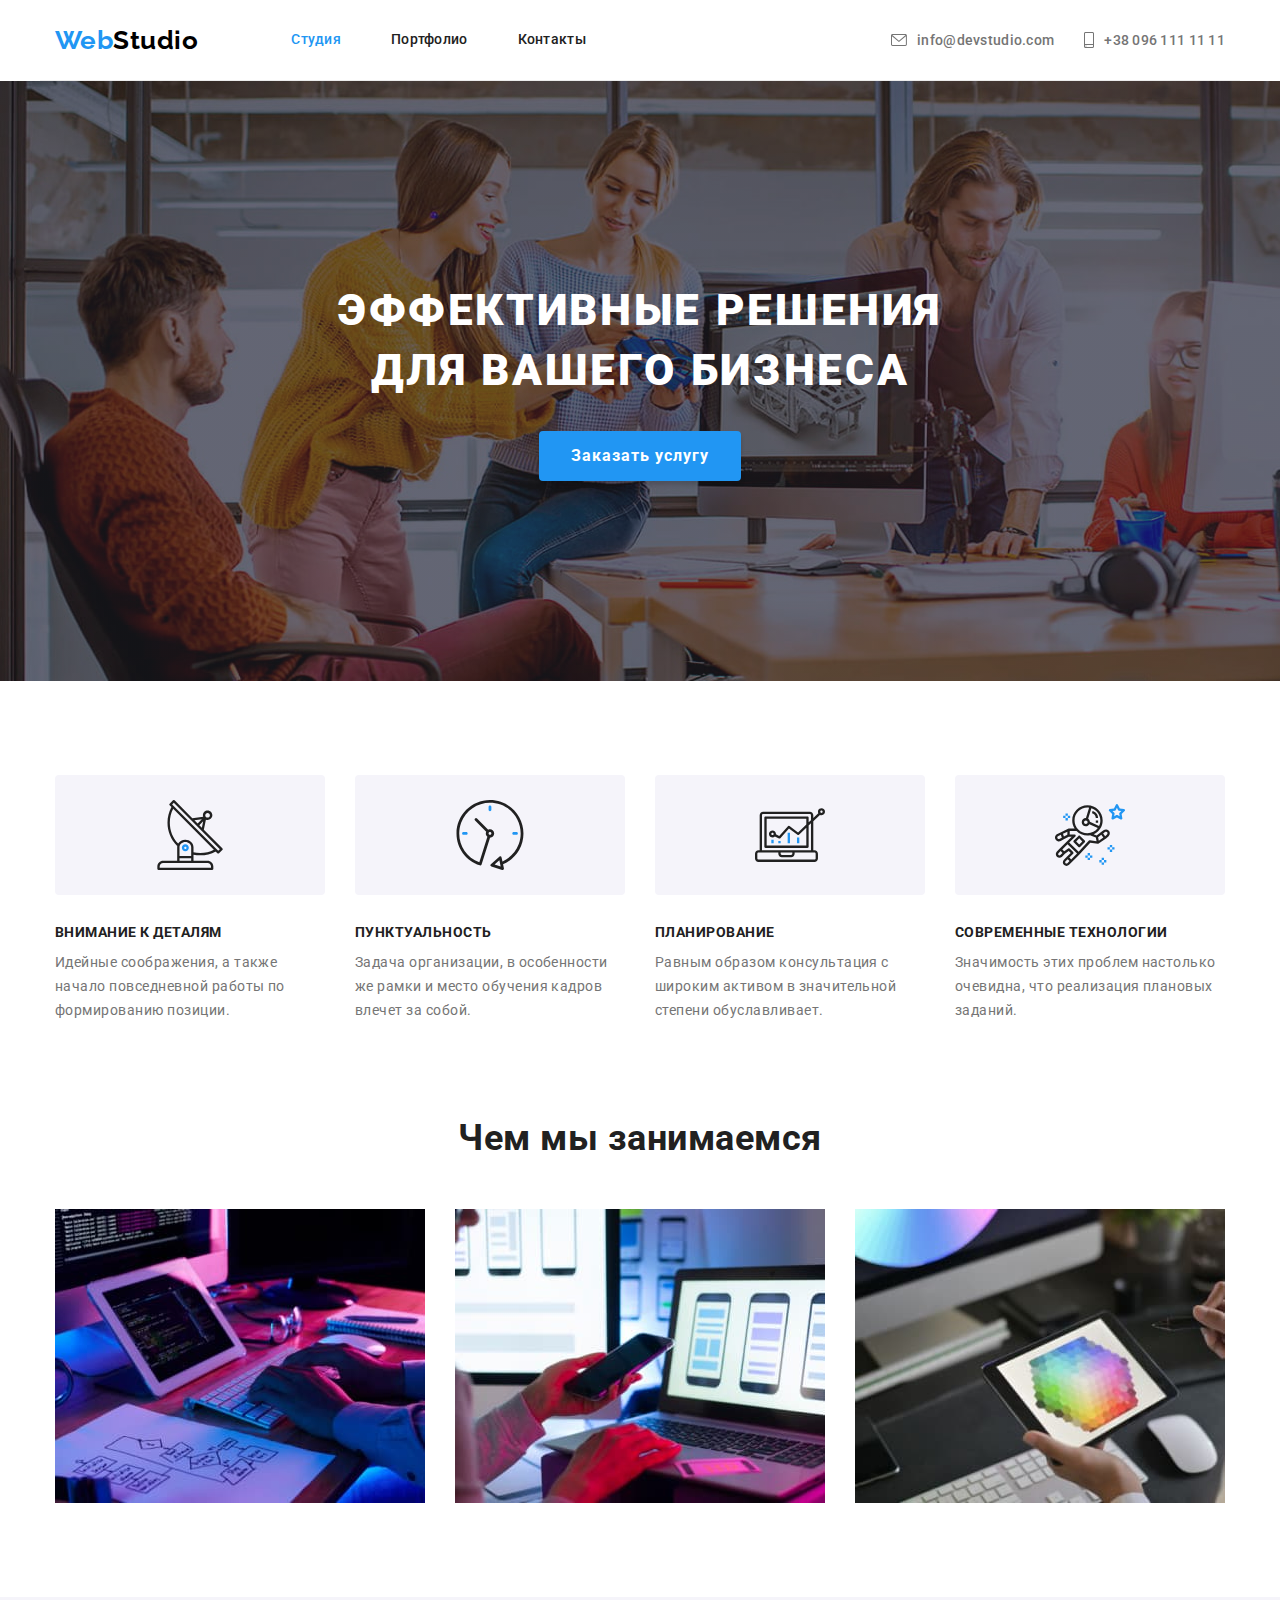
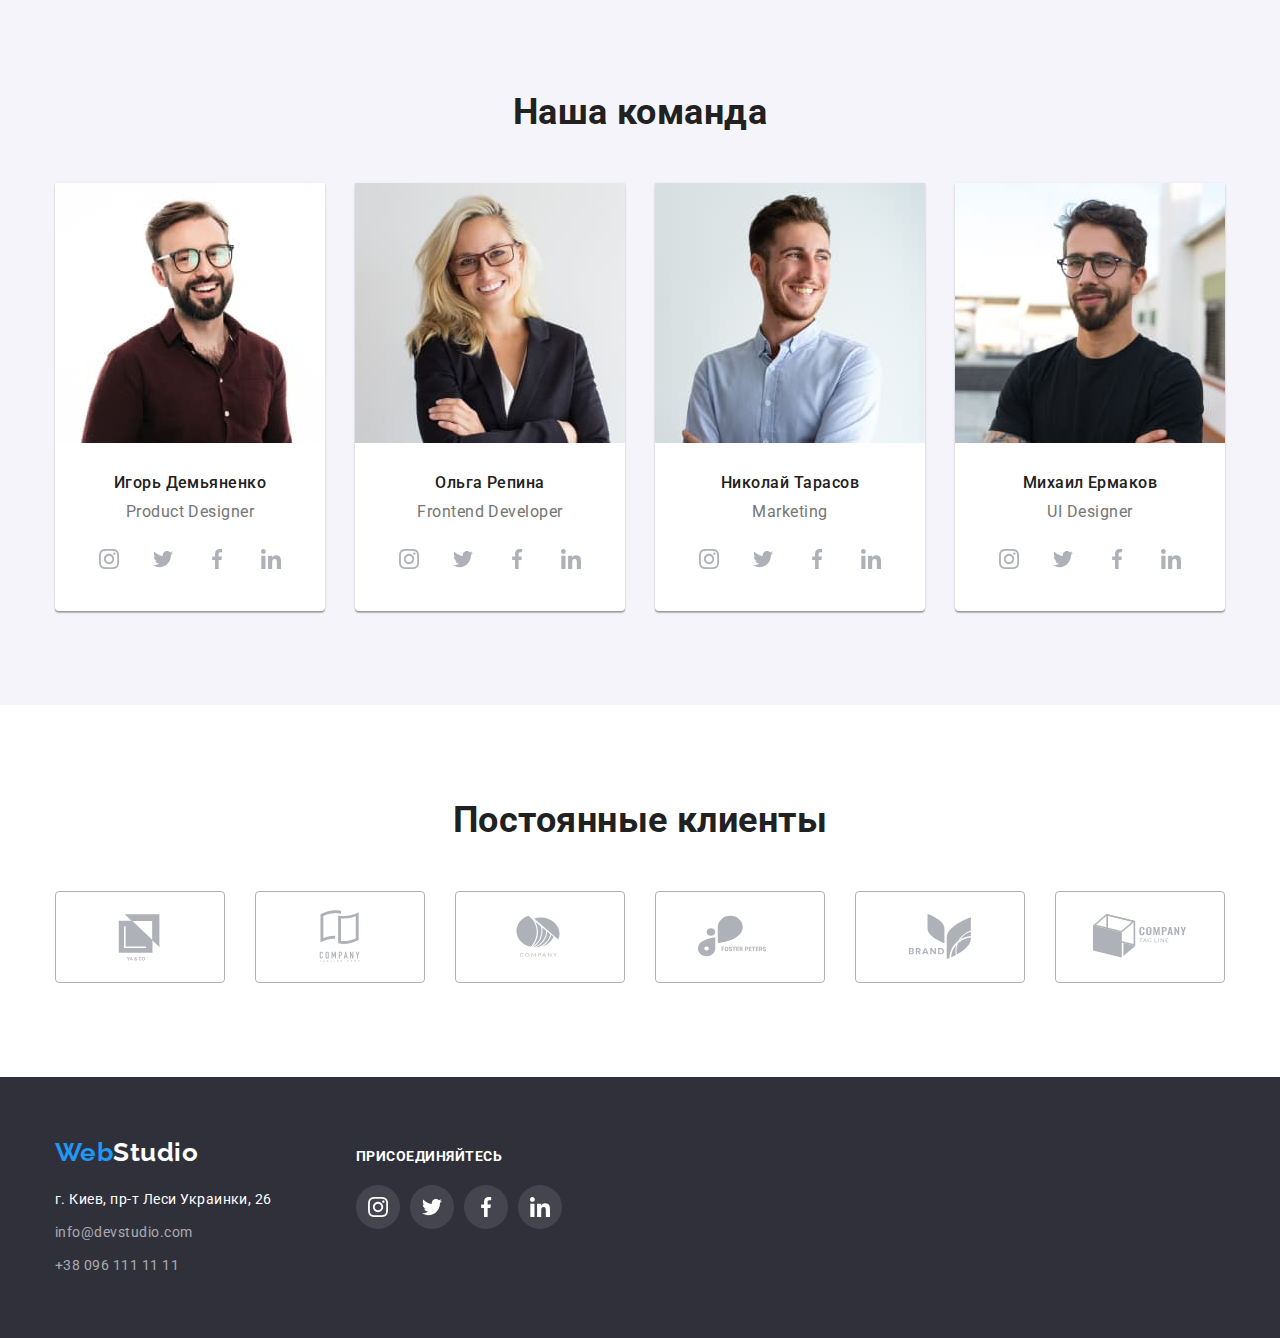
==== index.html @ 8cf1bc0f "Initial commit" ====
<!DOCTYPE html>
<html lang="ru">
  <head>
    <meta charset="UTF-8" />
    <meta http-equiv="X-UA-Compatible" content="IE=edge" />
    <meta name="viewport" content="width=device-width, initial-scale=1.0" />
    <title>WEB Студия</title>
    <link
      href="https://fonts.googleapis.com/css2?family=Raleway:wght@700&family=Roboto:wght@400;500;700;900&display=swap"
      rel="stylesheet"
    />
    <link
      rel="stylesheet"
      href="https://cdnjs.cloudflare.com/ajax/libs/modern-normalize/1.0.0/modern-normalize.min.css"
    />
    <link rel="stylesheet" href="./css/styles.css" />
  </head>

  <body>
    <header>
      <div class="container header">
        <a class="logo" href="./index.html"> <span class="logo-acnt">Web</span>Studio</a>
        <nav>
          <ul class="site-nav">
            <li class="item"><a href="./index.html" class="link current">Студия</a></li>
            <li class="item"><a href="./portfolio.html" class="link">Портфолио</a></li>
            <li class="item"><a href="" class="link">Контакты</a></li>
          </ul>
        </nav>
        <ul class="address">
          <li class="item">
            <a class="mail-link" href="mailto:info@devstudio.com"
              ><svg class="adr-svg" width="16" height="12">
                <use href="./images/sprite.svg#icon-envelope"></use></svg
              >info@devstudio.com</a
            >
          </li>

          <li class="item">
            <a class="mail-link" href="tell:380961111111"
              ><svg class="adr-svg" width="10" height="16">
                <use href="./images/sprite.svg#icon-smartphone"></use></svg
              >+38 096 111 11 11</a
            >
          </li>
        </ul>
      </div>
    </header>

    <main>
      <section class="hero">
        <div class="container">
          <h1 class="hero-title">
            Эффективные решения <br />
            для вашего бизнеса
          </h1>
          <button class="hero-button" type="button">Заказать услугу</button>
        </div>
      </section>

      <!--Блок с особенностями, 4 столбика-->
      <section class="section">
        <div class="container">
          <h2 class="visually-hidden">Особенности</h2>

          <ul class="features">
            <li class="features-item">
              <div class="features-icon">
                <svg width="70" height="70">
                  <use href="./images/sprite.svg#icon-antenna"></use>
                </svg>
              </div>
              <h3 class="features-title">Внимание к деталям</h3>
              <p class="features-text">
                Идейные соображения, а также начало повседневной работы по формированию позиции.
              </p>
            </li>

            <li class="features-item">
              <div class="features-icon">
                <svg width="70" height="70">
                  <use href="./images/sprite.svg#icon-clock"></use>
                </svg>
              </div>
              <h3 class="features-title">Пунктуальность</h3>
              <p class="features-text">
                Задача организации, в особенности же рамки и место обучения кадров влечет за собой.
              </p>
            </li>

            <li class="features-item">
              <div class="features-icon">
                <svg width="70" height="70">
                  <use href="./images/sprite.svg#icon-comp"></use>
                </svg>
              </div>
              <h3 class="features-title">Планирование</h3>
              <p class="features-text">
                Равным образом консультация с широким активом в значительной степени обуславливает.
              </p>
            </li>

            <li class="features-item">
              <div class="features-icon">
                <svg width="70" height="70">
                  <use href="./images/sprite.svg#icon-cosm"></use>
                </svg>
              </div>
              <h3 class="features-title">Современные технологии</h3>
              <p class="features-text">
                Значимость этих проблем настолько очевидна, что реализация плановых заданий.
              </p>
            </li>
          </ul>
        </div>
      </section>

      <!--Блок чем занимаемся, 3 картинки-->
      <section class="section skill">
        <div class="container">
          <h2 class="section-title">Чем мы занимаемся</h2>
          <ul class="skills">
            <li class="item">
              <img
                src="./images/box1.jpg"
                alt="Набирает код на клавиатуре"
                width="370"
                height="294"
              />
            </li>
            <li class="item">
              <img
                src="./images/box2.jpg"
                alt="держит телефон перед монитором с изображением нескольких телефонов"
                width="370"
                height="294"
              />
            </li>
            <li class="item">
              <img
                src="./images/box3.jpg"
                alt="планшет с таблицей цветов на нем"
                width="370"
                height="294"
              />
            </li>
          </ul>
        </div>
      </section>
      <!--Блока "наша команда" 4 картинки с подписями-->
      <section class="our-command section">
        <div class="container">
          <h2 class="section-title">Наша команда</h2>
          <ul class="our-peoples">
            <li class="item">
              <img
                class="command-img"
                src="./images/ihor.jpg"
                alt="дизайнер продукта"
                width="270"
                height="260"
              />

              <div class="command-content">
                <h3 class="command-name">Игорь Демьяненко</h3>
                <p class="command-roles">Product Designer</p>
                <ul class="social-network">
                  <li class="social-list" aria-label="instagram">
                    <a href="" class="icon"
                      ><svg class="soc-icon" width="20" height="20">
                        <use href="./images/sprite.svg#icon-instagram2"></use></svg
                    ></a>
                  </li>
                  <li class="social-list" aria-label="twitter">
                    <a href="" class="icon"
                      ><svg class="soc-icon" width="20" height="20">
                        <use href="./images/sprite.svg#icon-twitter"></use></svg
                    ></a>
                  </li>
                  <li class="social-list" aria-label="facebook">
                    <a href="" class="icon"
                      ><svg class="soc-icon" width="20" height="20">
                        <use href="./images/sprite.svg#icon-facebook"></use></svg
                    ></a>
                  </li>
                  <li class="social-list" aria-label="linkedin">
                    <a href="./images/sprite.svg#icon-linkedin" class="icon"
                      ><svg class="soc-icon" width="20" height="20">
                        <use href="./images/sprite.svg#icon-linkedin"></use></svg
                    ></a>
                  </li>
                </ul>
              </div>
            </li>

            <li class="item">
              <img
                class="command-img"
                src="./images/olha.jpg"
                alt="фронтенд-разработчик"
                width="270"
                height="260"
              />
              <div class="command-content">
                <h3 class="command-name">Ольга Репина</h3>
                <p class="command-roles">Frontend Developer</p>
                <ul class="social-network">
                  <li class="social-list" aria-label="instagram">
                    <a href="" class="icon"
                      ><svg class="soc-icon" width="20" height="20">
                        <use href="./images/sprite.svg#icon-instagram2"></use></svg
                    ></a>
                  </li>
                  <li class="social-list" aria-label="twitter">
                    <a href="" class="icon"
                      ><svg class="soc-icon" width="20" height="20">
                        <use href="./images/sprite.svg#icon-twitter"></use></svg
                    ></a>
                  </li>
                  <li class="social-list" aria-label="facebook">
                    <a href="" class="icon"
                      ><svg class="soc-icon" width="20" height="20">
                        <use href="./images/sprite.svg#icon-facebook"></use></svg
                    ></a>
                  </li>
                  <li class="social-list" aria-label="linkedin">
                    <a href="./images/sprite.svg#icon-linkedin" class="icon"
                      ><svg class="soc-icon" width="20" height="20">
                        <use href="./images/sprite.svg#icon-linkedin"></use></svg
                    ></a>
                  </li>
                </ul>
              </div>
            </li>

            <li class="item">
              <img
                class="command-img"
                src="./images/nick.jpg"
                alt="маркетинг"
                width="270"
                height="260"
              />
              <div class="command-content">
                <h3 class="command-name">Николай Тарасов</h3>
                <p class="command-roles">Marketing</p>
                <ul class="social-network">
                  <li class="social-list" aria-label="instagram">
                    <a href="" class="icon"
                      ><svg class="soc-icon" width="20" height="20">
                        <use href="./images/sprite.svg#icon-instagram2"></use></svg
                    ></a>
                  </li>
                  <li class="social-list" aria-label="twitter">
                    <a href="" class="icon"
                      ><svg class="soc-icon" width="20" height="20">
                        <use href="./images/sprite.svg#icon-twitter"></use></svg
                    ></a>
                  </li>
                  <li class="social-list" aria-label="facebook">
                    <a href="" class="icon"
                      ><svg class="soc-icon" width="20" height="20">
                        <use href="./images/sprite.svg#icon-facebook"></use></svg
                    ></a>
                  </li>
                  <li class="social-list" aria-label="linkedin">
                    <a href="./images/sprite.svg#icon-linkedin" class="icon"
                      ><svg class="soc-icon" width="20" height="20">
                        <use href="./images/sprite.svg#icon-linkedin"></use></svg
                    ></a>
                  </li>
                </ul>
              </div>
            </li>

            <li class="item">
              <img
                class="command-img"
                src="./images/michel.jpg"
                alt="дизайнер пользовательского интерфейса"
                width="270"
                height="260"
              />
              <div class="command-content">
                <h3 class="command-name">Михаил Ермаков</h3>
                <p class="command-roles">UI Designer</p>
                <ul class="social-network">
                  <li class="social-list" aria-label="instagram">
                    <a href="" class="icon"
                      ><svg class="soc-icon" width="20" height="20">
                        <use href="./images/sprite.svg#icon-instagram2"></use></svg
                    ></a>
                  </li>
                  <li class="social-list" aria-label="twitter">
                    <a href="" class="icon"
                      ><svg class="soc-icon" width="20" height="20">
                        <use href="./images/sprite.svg#icon-twitter"></use></svg
                    ></a>
                  </li>
                  <li class="social-list" aria-label="facebook">
                    <a href="" class="icon"
                      ><svg class="soc-icon" width="20" height="20">
                        <use href="./images/sprite.svg#icon-facebook"></use></svg
                    ></a>
                  </li>
                  <li class="social-list" aria-label="linkedin">
                    <a href="./images/sprite.svg#icon-linkedin" class="icon"
                      ><svg class="soc-icon" width="20" height="20">
                        <use href="./images/sprite.svg#icon-linkedin"></use></svg
                    ></a>
                  </li>
                </ul>
              </div>
            </li>
          </ul>
        </div>
      </section>
      <section class="section">
        <h2 class="section-title">Постоянные клиенты</h2>
        <div class="container">
          <ul class="clients">
            <li class="clients-list">
              <a href="" class="client"
                ><svg width="106" height="60">
                  <use href="./images/sprite.svg#icon-client1"></use></svg
              ></a>
            </li>
            <li class="clients-list">
              <a href="" class="client"
                ><svg width="106" height="60">
                  <use href="./images/sprite.svg#icon-client2"></use></svg
              ></a>
            </li>
            <li class="clients-list">
              <a href="" class="client"
                ><svg width="106" height="60">
                  <use href="./images/sprite.svg#icon-client3"></use></svg
              ></a>
            </li>
            <li class="clients-list">
              <a href="" class="client"
                ><svg width="106" height="60">
                  <use href="./images/sprite.svg#icon-client4"></use></svg
              ></a>
            </li>
            <li class="clients-list">
              <a href="" class="client"
                ><svg width="106" height="60">
                  <use href="./images/sprite.svg#icon-client5"></use></svg
              ></a>
            </li>
            <li class="clients-list">
              <a href="" class="client"
                ><svg width="106" height="60">
                  <use href="./images/sprite.svg#icon-client6"></use></svg
              ></a>
            </li>
          </ul>
        </div>
      </section>
    </main>

    <footer class="page-footer">
      <div class="container footer-container">
        <div class="footer-adr-container">
          <a class="logo-foot" href="./index.html"> <span class="logo-acnt">Web</span>Studio</a>
          <address class="footer-contacts">
            <p class="footer-adr">г. Киев, пр-т Леси Украинки, 26</p>

            <ul class="mail-tel">
              <li class="foot-mail">
                <a href="mailto:info@devstudio.com">info@devstudio.com</a>
              </li>

              <li class="foot-tel"><a href="tell:380961111111">+38 096 111 11 11</a></li>
            </ul>
          </address>
        </div>

        <div class="add-please">
          <h3 class="foot-add">присоединяйтесь</h3>
          <ul class="social-network">
            <li class="social-list" aria-label="instagram">
              <a href="" class="icon-foot"
                ><svg class="soc-icon" width="20" height="20">
                  <use href="./images/sprite.svg#icon-instagram2"></use></svg
              ></a>
            </li>
            <li class="social-list" aria-label="twitter">
              <a href="" class="icon-foot"
                ><svg class="soc-icon" width="20" height="20">
                  <use href="./images/sprite.svg#icon-twitter"></use></svg
              ></a>
            </li>
            <li class="social-list" aria-label="facebook">
              <a href="" class="icon-foot"
                ><svg class="soc-icon" width="20" height="20">
                  <use href="./images/sprite.svg#icon-facebook"></use></svg
              ></a>
            </li>
            <li class="social-list" aria-label="linkedin">
              <a href="./images/sprite.svg#icon-linkedin" class="icon-foot"
                ><svg class="soc-icon" width="20" height="20">
                  <use href="./images/sprite.svg#icon-linkedin"></use></svg
              ></a>
            </li>
          </ul>
        </div>
      </div>
    </footer>
  </body>
</html>
---- css/styles.css ----
.visually-hidden {
  position: absolute;
  width: 1px;
  height: 1px;
  margin: -1px;
  border: 0;
  padding: 0;
  white-space: nowrap;
  clip-path: inset(100%);
  clip: rect(0 0 0 0);
  overflow: hidden;
}

body {
  color: #757575;
  background-color: #fff;
  font-family: 'Roboto', sans-serif;
  letter-spacing: 0.03em;
}

/* убираем точки со списков */
ul {
  list-style: none;
}

a {
  text-decoration: none;
}

img {
  display: block;
  max-width: 100%;
}

/* обьявляем переменные */
:root {
  --title-color: #212121;
  --sub-test-color: #757575;
  --logo-color: #000;
  --accent-color: #2196f3;
  --bg-color: #2f303a;
  --sub-color: #f5f4fa;
  --hero-color: #fff;
  --foot-sub-color: rgba(255, 255, 255, 0.6);
  --btn-hover-color: #188ce8;
  --overlay-bg-color: rgba(47, 48, 58, 0.4);
  --icon-bg-color: rgba(245, 244, 250, 1);

  --card-people-shadow: 0px 1px 3px rgba(0, 0, 0, 0.12), 0px 1px 1px rgba(0, 0, 0, 0.14),
    0px 2px 1px rgba(0, 0, 0, 0.2);

  --btn-filter-shadow: 0px 3px 1px rgba(0, 0, 0, 0.1), 0px 1px 2px rgba(0, 0, 0, 0.08),
    0px 2px 2px rgba(0, 0, 0, 0.12);

  --hero-btn-shadow: 0px 4px 4px rgba(0, 0, 0, 0.15);

  --card-margin: 30px;
  --card-border: 1px solid #eee;
  --card-shadow: 0px 1px 1px rgba(0, 0, 0, 0.12), 0px 4px 4px rgba(0, 0, 0, 0.06),
    1px 4px 6px rgba(0, 0, 0, 0.16);

  --icon-nohover-color: rgba(175, 177, 184, 1);
  --icon-foot-color: rgba(255, 255, 255, 0.1);
}

.section {
  padding-top: 94px;
  padding-bottom: 94px;
}

.site-nav .link.current {
  color: var(--accent-color);
}

.logo-acnt {
  color: var(--accent-color);

  font-family: 'Raleway', sans-serif;
  font-weight: 700;
  font-size: 26px;
  line-height: 1.19;
}

.logo {
  color: var(--logo-color);

  font-family: 'Raleway', sans-serif;
  font-weight: 700;
  font-size: 26px;
  line-height: 1.19;

  display: block;
  padding-top: 25px;
  padding-bottom: 24px;
}

.logo-foot {
  color: var(--hero-color);
  font-family: 'Raleway', sans-serif;
  font-weight: 700;
  font-size: 26px;

  line-height: 1.19;
  margin-bottom: 20px;
  display: inline-block;
}

/* site nav */
.site-nav a {
  color: var(--title-color);
  letter-spacing: 0.02em;
  font-weight: 500;
  font-size: 14px;
  line-height: 1.14;

  padding-top: 32px;
  padding-bottom: 32px;
  display: block;
}
.header {
  display: flex;
  align-items: center;
  border-bottom: 1px solid #ececec;
}

.site-nav {
  display: flex;
  margin-left: 93px;
}

.site-nav .item:not(:last-child) {
  margin-right: 50px;
}

.site-nav a:hover,
.site-nav a:focus {
  color: var(--accent-color);
}

/* site adr */
.mail-link {
  align-items: center;
  justify-content: center;
}

.item .mail-link:hover,
.item .mail-link:focus {
  fill: var(--accent-color);
}
.adr-svg {
  margin-right: 10px;
}

.address {
  display: flex;
  align-items: center;

  fill: var(--sub-test-color);
}

.address .item:not(:last-child) {
  margin-right: 30px;
}

.address {
  display: flex;
  margin-left: auto;
  justify-content: flex-end;
  align-items: center;
}

.address a {
  color: var(--sub-text-color);
  letter-spacing: 0.02em;
  font-weight: 500;
  font-size: 14px;
  line-height: 16px;

  display: flex;
  padding-top: 32px;
  padding-bottom: 32px;
}

.address a:hover,
.address a:focus {
  color: var(--accent-color);
}

/* hero */
.hero {
  background-color: var(--bg-color);
  text-align: center;

  padding-top: 200px;
  padding-bottom: 200px;

  /* add backgroung image */
  height: 600px;
  max-width: 1600px;
  margin-left: auto;
  margin-right: auto;

  background-image: linear-gradient(var(--overlay-bg-color), var(--overlay-bg-color)),
    url(../images/hero.jpg);
}

.hero-title {
  color: var(--hero-color);
  letter-spacing: 0.06em;
  font-weight: 900;
  font-size: 44px;
  line-height: 1.36;
  text-align: center;

  text-transform: uppercase;

  margin-bottom: 30px;
}

.hero-button {
  background-color: var(--accent-color);
  color: var(--hero-color);
  letter-spacing: 0.06em;
  font-weight: 700;
  font-size: 16px;
  line-height: 1.88;
  cursor: pointer;
  box-shadow: var(--hero-btn-shadow);

  border: none;
  box-shadow: 0px 4px 4px rgba(0, 0, 0, 0.15);
  border-radius: 4px;

  padding: 10px 32px;
}
.hero-button:hover {
  background-color: var(--btn-hover-color);
}

/* features */
.features {
  display: flex;
}
.features-item {
  width: 270px;
}

.features-item:not(:last-child) {
  margin-right: 30px;
}

.features-icon {
  background-color: var(--icon-bg-color);
  height: 120px;
  margin-bottom: 30px;

  display: flex;

  justify-content: center;
  align-items: center;
  border-radius: 4px;
}

.features-title {
  color: var(--title-color);
  margin-bottom: 10px;
  font-weight: 700;
  font-size: 14px;
  line-height: 1.14;
  text-transform: uppercase;
}
.features-text {
  font-size: 14px;
  line-height: 1.71;
}
/* skills/ 3 picture */
.skills {
  display: flex;
}
.skills .item:not(:last-child) {
  margin-right: 30px;
}

.skill {
  padding-top: 0;
}

/* section color */
.section-title {
  color: var(--title-color);
  font-weight: 700;
  font-size: 36px;
  line-height: 1.17;
  text-align: center;

  margin-bottom: 50px;
}

/* our command */
.social-network {
  display: flex;
  width: 206px;
  height: 44px;
}

.our-peoples {
  display: flex;
}

social-list:hover {
}

.social-list:not(:last-child) {
  margin-right: 10px;
}

.our-peoples .item:not(:last-child) {
  margin-right: 30px;
}
.our-peoples .item {
  text-align: center;
  box-shadow: var(--card-people-shadow);
  border-radius: 0px 0px 4px 4px;
  background-color: #fff;
}

.our-command {
  background-color: var(--sub-color);
}
.command-content {
  padding: 30px 32px;
}

.command-name {
  color: var(--title-color);
  font-weight: 500;
  font-size: 16px;
  line-height: 1.19;

  margin-bottom: 10px;
}

.command-roles {
  font-size: 16px;
  line-height: 1.19;
  margin-bottom: 16px;
}

.icon {
  display: flex;

  border-radius: 50%;
  width: 44px;
  height: 44px;
  fill: var(--icon-nohover-color);
  justify-content: center;
  align-items: center;
}

.icon:hover,
.icon:focus {
  background-color: var(--accent-color);
  fill: var(--hero-color);
}

/* Our clients */
.clients {
  display: flex;
  margin-left: auto;
  margin-right: auto;
}

.client {
  display: flex;
  border: 1px solid var(--icon-nohover-color);
  border-radius: 4px;
  width: 170px;
  height: 92px;
  justify-content: center;
  align-items: center;
  fill: var(--icon-nohover-color);
}

.client:hover,
.client:focus {
  border: 1px solid var(--accent-color);
  fill: var(--accent-color);
}

.clients-list:not(:last-child) {
  margin-right: 30px;
}

/* footer */
.page-footer {
  background-color: var(--bg-color);
  padding-top: 60px;
  padding-bottom: 60px;
}

.footer-adr {
  color: var(--hero-color);
  font-size: 14px;
  line-height: 1.71;
  font-style: normal;

  margin-bottom: 9px;
}

.mail-tel a {
  color: var(--foot-sub-color);
  font-style: normal;
  font-size: 14px;
  line-height: 1.71;
}

.mail-tel a:hover {
  color: var(--accent-color);
}

.foot-mail {
  margin-bottom: 9px;
}

.foot-add {
  color: var(--hero-color);
  margin-bottom: 10px;
  font-weight: 700;
  font-size: 14px;
  line-height: 1.14;
  text-transform: uppercase;
  margin-bottom: 20px;
}

.footer-contacts {
  display: inline-block;
}

.add-please {
  flex-direction: column;
}

.footer-container {
  display: flex;
  align-items: baseline;
}

.footer-adr-container {
  width: 231px;
  margin-right: 70px;
}

.icon-foot {
  display: flex;
  background-color: var(--icon-foot-color);
  border-radius: 50%;
  width: 44px;
  height: 44px;
  fill: var(--hero-color);
  justify-content: center;
  align-items: center;
}

.icon-foot:hover,
.icon-foot:focus {
  background-color: var(--accent-color);
}

/* portfolio */

.port-title {
  color: var(--title-color);
  letter-spacing: 0.06em;
  font-weight: 700;
  font-size: 18px;
  line-height: 2;

  margin-bottom: 4px;
}

/* portfolio text */
.poster-sub {
  color: var(--sub-test-color);
  font-size: 16px;
  line-height: 1.88;
}

.port-buttons {
  display: flex;
  justify-content: center;

  margin-bottom: 50px;
}

.port-buttons .item-btn:not(:last-child) {
  margin-right: 9px;
}

.port-button {
  color: var(--title-color);
  background-color: var(--sub-color);
  font-weight: 500;
  font-size: 16px;
  line-height: 1.63;
  cursor: pointer;
  text-align: center;
  border: none;

  padding: 6px 22px;
  border-radius: 4px;
}

.port-button:hover,
.port-button:focus {
  color: var(--hero-color);
  background-color: var(--accent-color);

  box-shadow: var(--btn-filter-shadow);
}

/* card-set */
.card-set {
  display: flex;
  flex-wrap: wrap;
  margin-left: calc(-1 * var(--card-margin));
  margin-top: calc(-1 * var(--card-margin));
}

.card-set .card {
  flex-basis: calc(100% / 3 - var(--card-margin));
  margin-left: var(--card-margin);
  margin-top: var(--card-margin);
}

.card-content {
  padding: 20px 24px;
  border-right: var(--card-border);
  border-bottom: var(--card-border);
  border-left: var(--card-border);
}

.card-link:hover,
.card-link:focus {
  display: inline-block;
  box-shadow: var(--card-shadow);
}

.container {
  width: 1200px;
  padding-left: 15px;
  padding-right: 15px;
  margin: 0 auto;
}

ul,
h1,
h2,
h3,
li,
p {
  padding: 0;
  margin: 0;
}
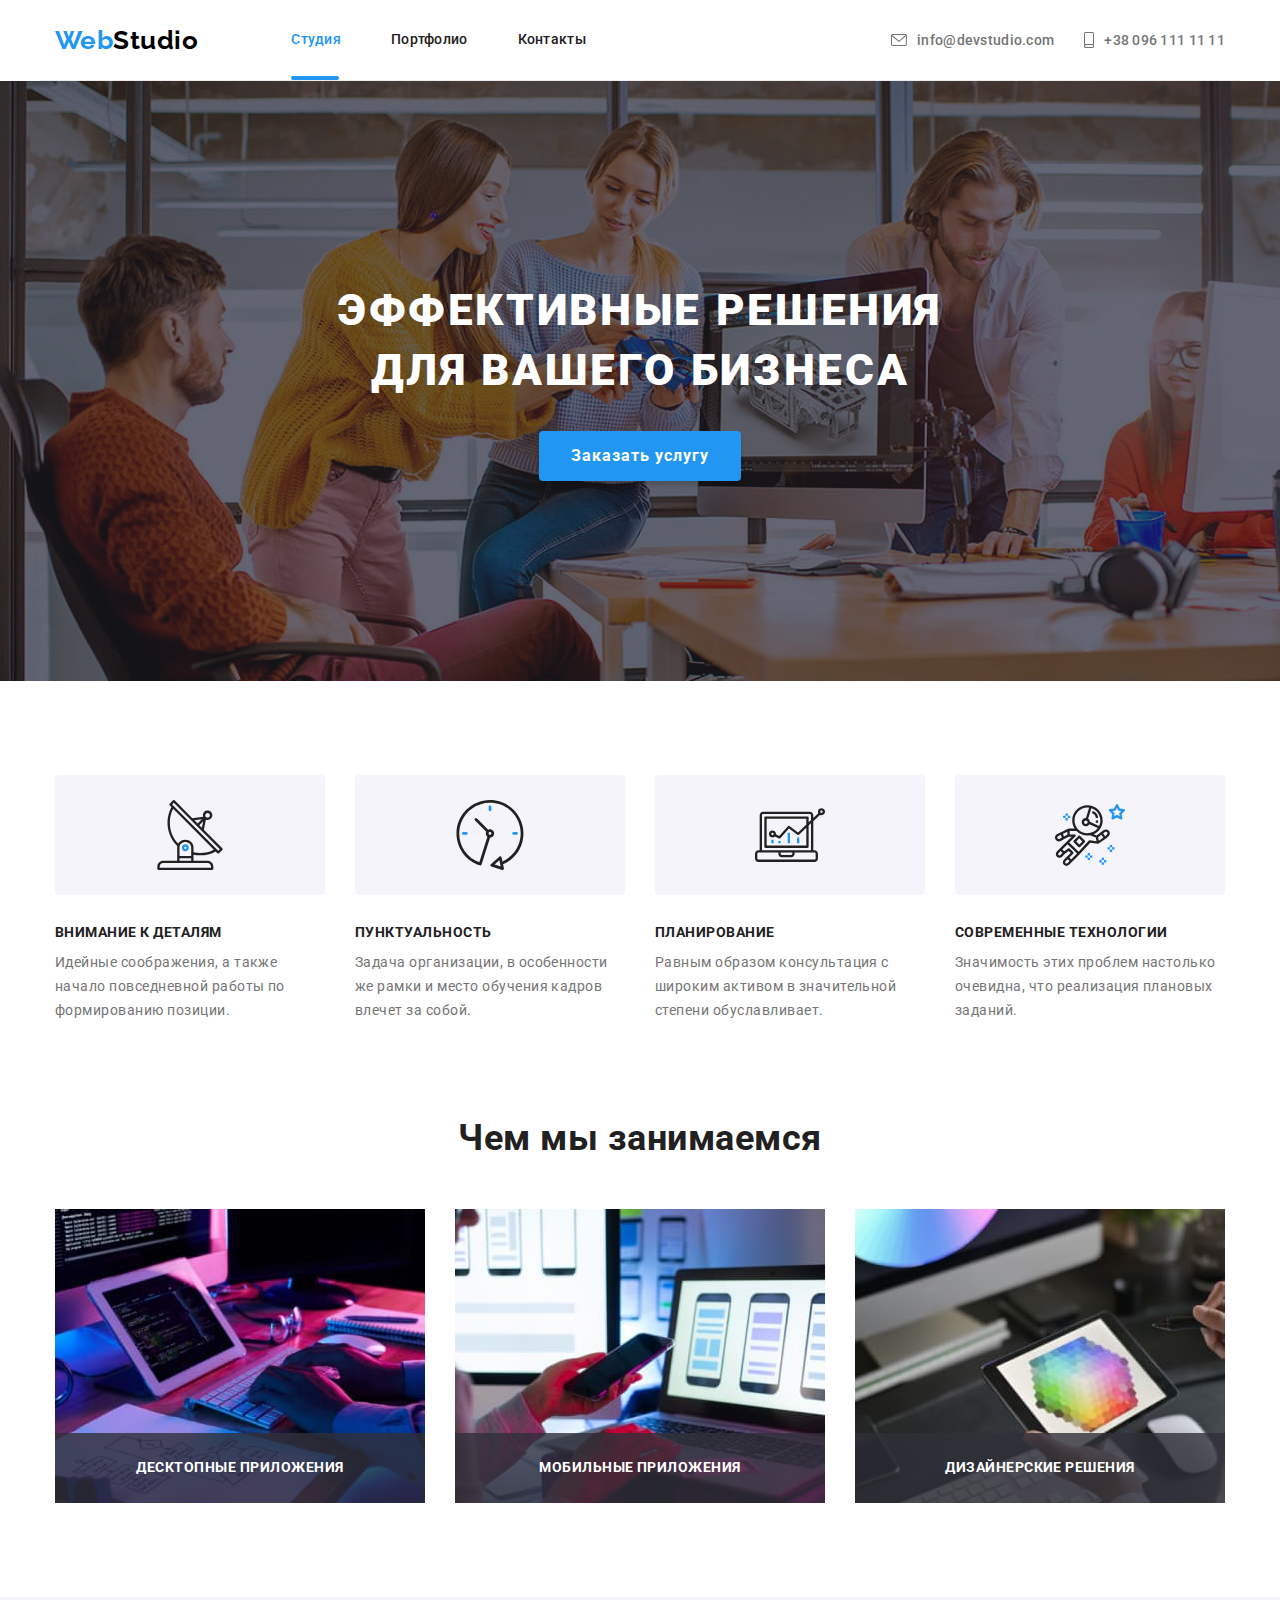
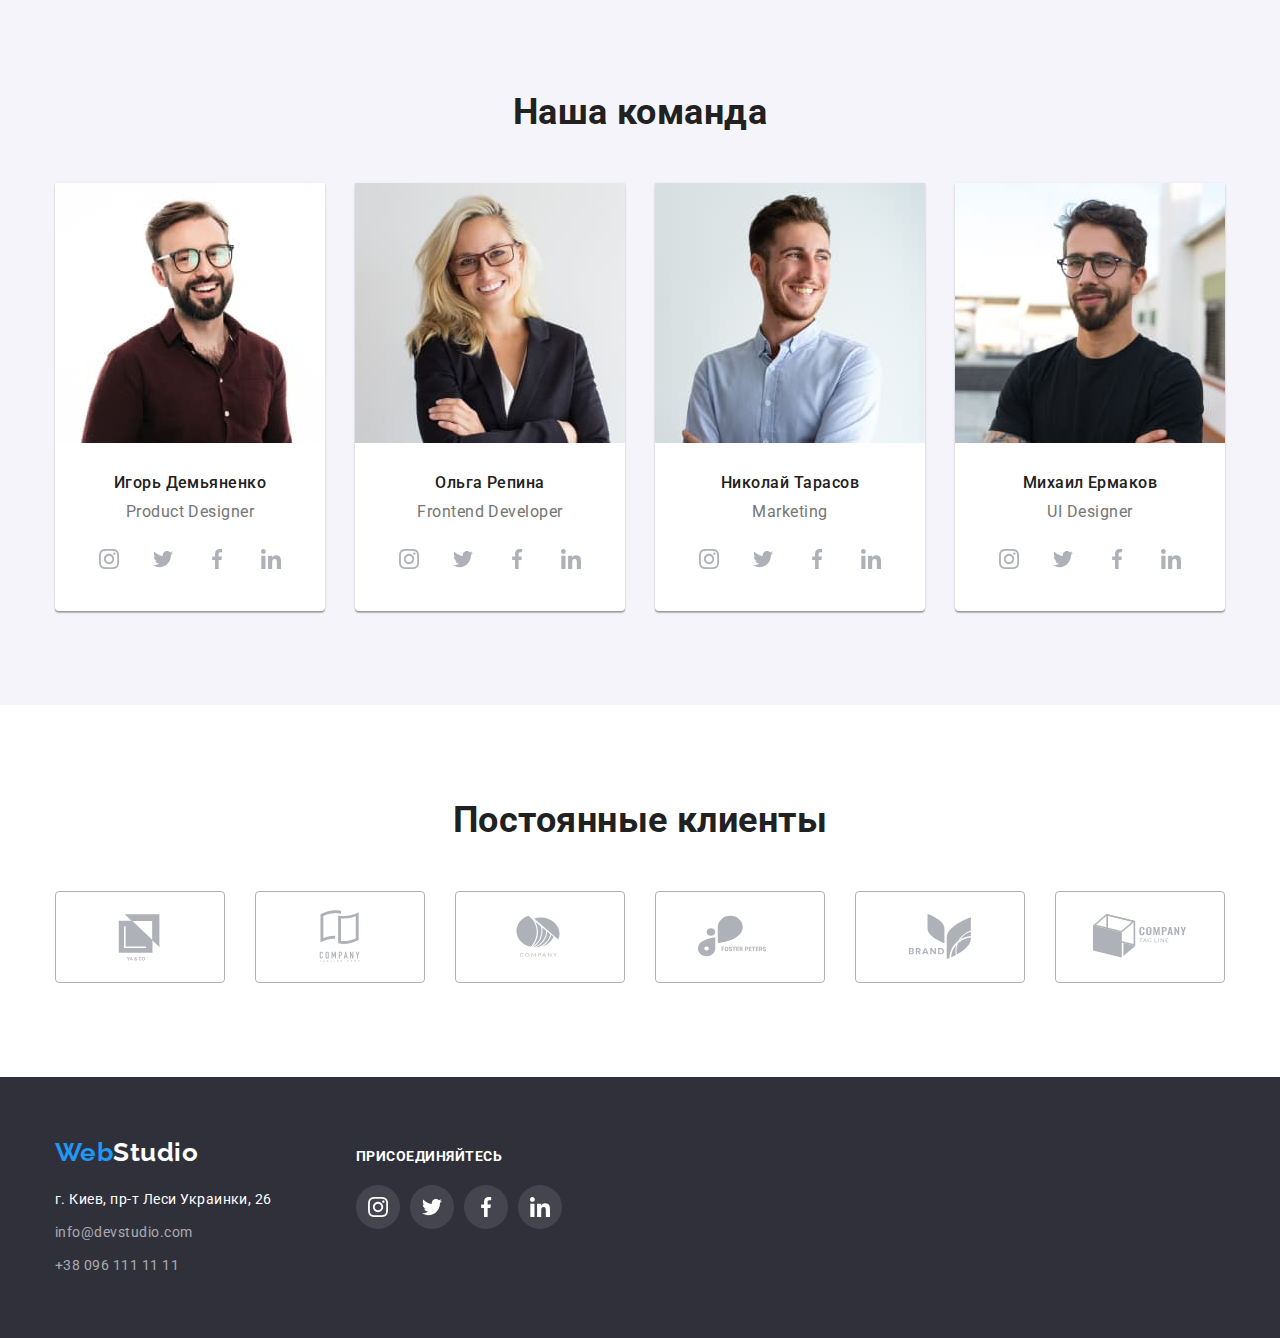
==== commit 0019e554: "add footer adr lines" ====
--- a/index.html
+++ b/index.html
@@ -22,9 +22,17 @@
         <a class="logo" href="./index.html"> <span class="logo-acnt">Web</span>Studio</a>
         <nav>
           <ul class="site-nav">
-            <li class="item"><a href="./index.html" class="link current">Студия</a></li>
-            <li class="item"><a href="./portfolio.html" class="link">Портфолио</a></li>
-            <li class="item"><a href="" class="link">Контакты</a></li>
+            <li class="item">
+              <div class="index-decor"><a href="./index.html" class="link current">Студия</a></div>
+            </li>
+
+            <li class="item">
+              <div><a href="./portfolio.html" class="link">Портфолио</a></div>
+            </li>
+
+            <li class="item">
+              <div><a href="" class="link">Контакты</a></div>
+            </li>
           </ul>
         </nav>
         <ul class="address">
@@ -121,28 +129,39 @@
           <h2 class="section-title">Чем мы занимаемся</h2>
           <ul class="skills">
             <li class="item">
-              <img
-                src="./images/box1.jpg"
-                alt="Набирает код на клавиатуре"
-                width="370"
-                height="294"
-              />
-            </li>
-            <li class="item">
-              <img
-                src="./images/box2.jpg"
-                alt="держит телефон перед монитором с изображением нескольких телефонов"
-                width="370"
-                height="294"
-              />
-            </li>
-            <li class="item">
-              <img
-                src="./images/box3.jpg"
-                alt="планшет с таблицей цветов на нем"
-                width="370"
-                height="294"
-              />
+              <div class="thumb">
+                <img
+                  src="./images/box1.jpg"
+                  alt="Набирает код на клавиатуре"
+                  width="370"
+                  height="294"
+                />
+                <div class="thumb-back"><p class="thumb-text">десктопные приложения</p></div>
+              </div>
+            </li>
+
+            <li class="item">
+              <div class="thumb">
+                <img
+                  src="./images/box2.jpg"
+                  alt="держит телефон перед монитором с изображением нескольких телефонов"
+                  width="370"
+                  height="294"
+                />
+                <div class="thumb-back"><p class="thumb-text">мобильные приложения</p></div>
+              </div>
+            </li>
+
+            <li class="item">
+              <div class="thumb">
+                <img
+                  src="./images/box3.jpg"
+                  alt="планшет с таблицей цветов на нем"
+                  width="370"
+                  height="294"
+                />
+                <div class="thumb-back"><p class="thumb-text">дизайнерские решения</p></div>
+              </div>
             </li>
           </ul>
         </div>
--- a/css/styles.css
+++ b/css/styles.css
@@ -61,6 +61,8 @@
 
   --icon-nohover-color: rgba(175, 177, 184, 1);
   --icon-foot-color: rgba(255, 255, 255, 0.1);
+
+  --skills-bg-color: rgba(47, 48, 58, 0.8);
 }
 
 .section {
@@ -123,12 +125,41 @@
   border-bottom: 1px solid #ececec;
 }
 
+.index-decor ::after {
+  content: '';
+
+  width: 48px;
+  height: 4px;
+
+  background-image: url(../images/hover.svg);
+
+  position: absolute;
+  bottom: 0px;
+  left: 0px;
+}
+
+.port-decor ::after {
+  position: absolute;
+
+  content: '';
+  width: 78px;
+  height: 4px;
+
+  background-image: url(../images/hover-port.svg);
+  bottom: 0px;
+  left: 0px;
+}
+
+.site-nav .item {
+  position: relative;
+}
+
 .site-nav {
   display: flex;
   margin-left: 93px;
 }
 
-.site-nav .item:not(:last-child) {
+.site-nav :not(:last-child) {
   margin-right: 50px;
 }
 
@@ -274,6 +305,33 @@
   line-height: 1.71;
 }
 /* skills/ 3 picture */
+.thumb {
+  position: relative;
+}
+
+.index-decor {
+  position: relative;
+}
+
+.thumb-back {
+  position: absolute;
+
+  display: flex;
+  justify-content: center;
+  align-items: center;
+
+  background-color: var(--skills-bg-color);
+  width: 370px;
+  height: 70px;
+
+  color: var(--hero-color);
+  font-weight: 700;
+  font-size: 14px;
+  line-height: 1.14;
+  text-transform: uppercase;
+  bottom: 0;
+}
+
 .skills {
   display: flex;
 }
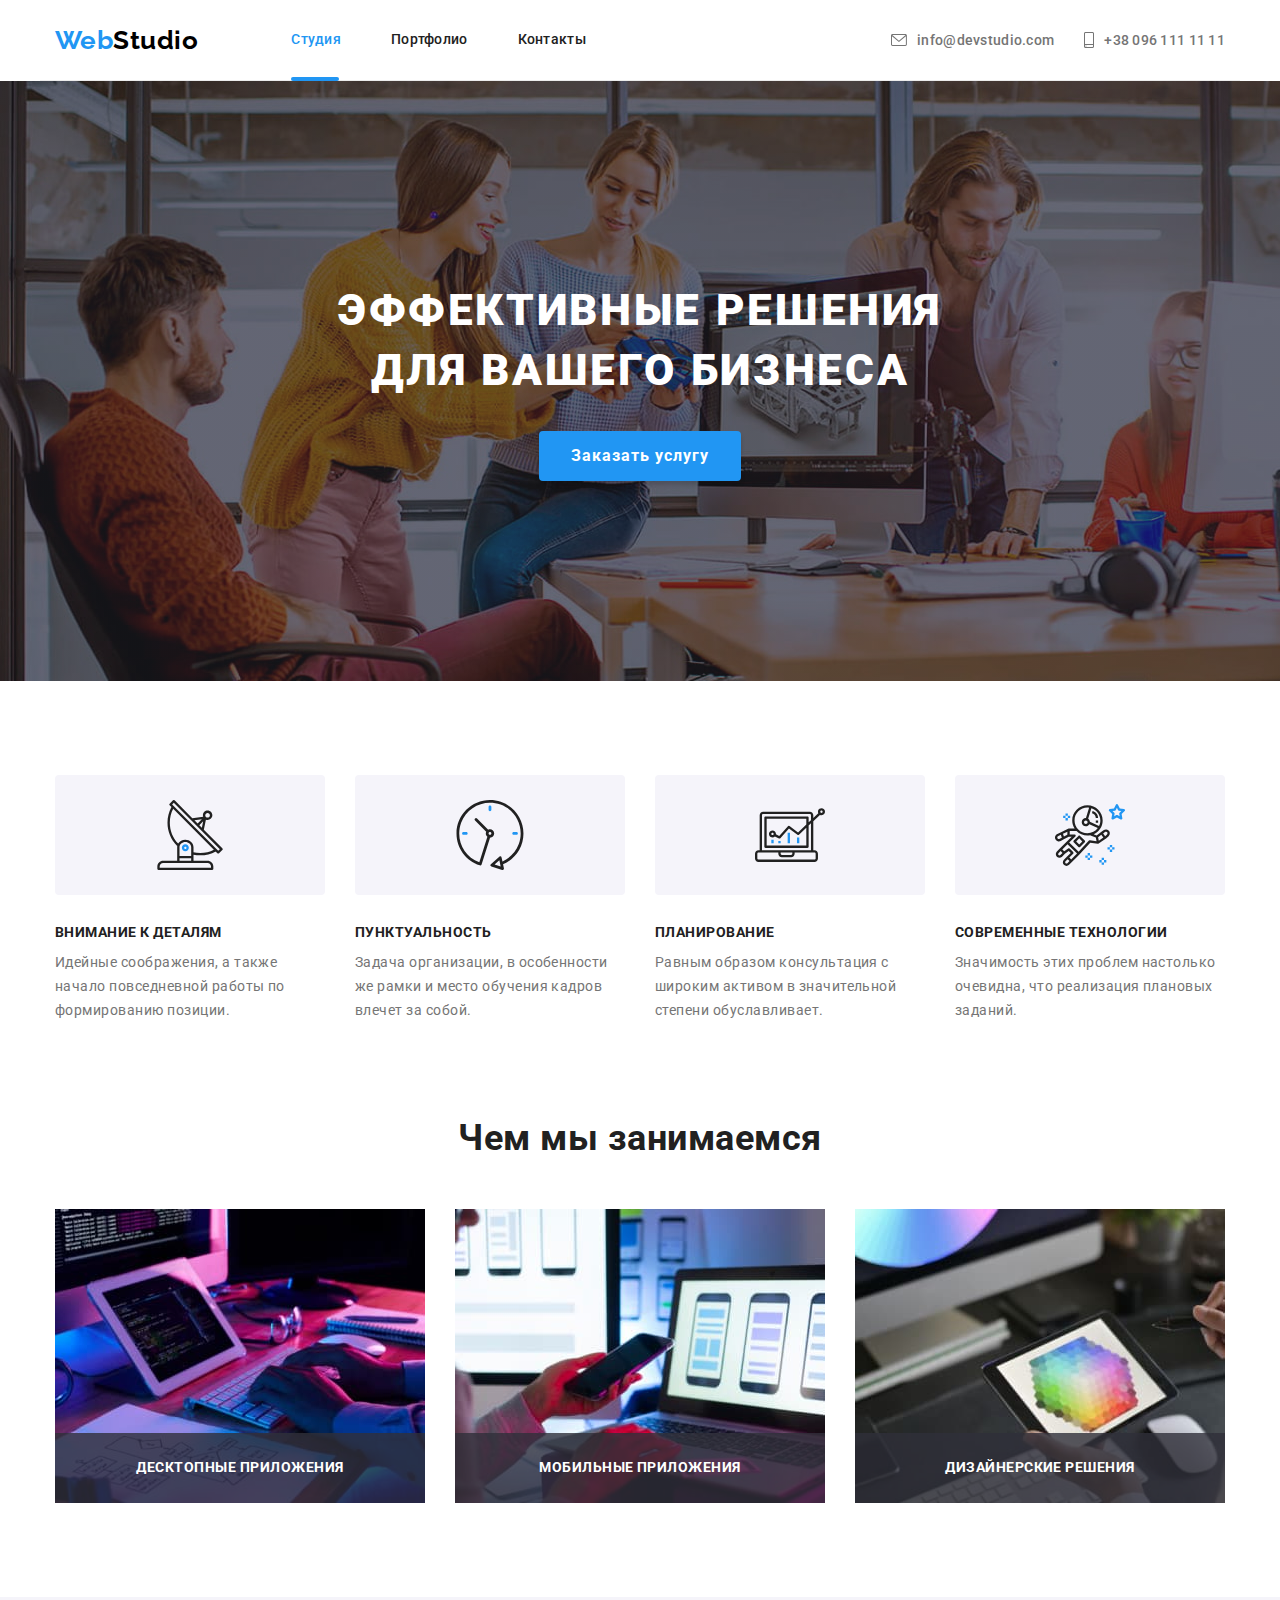
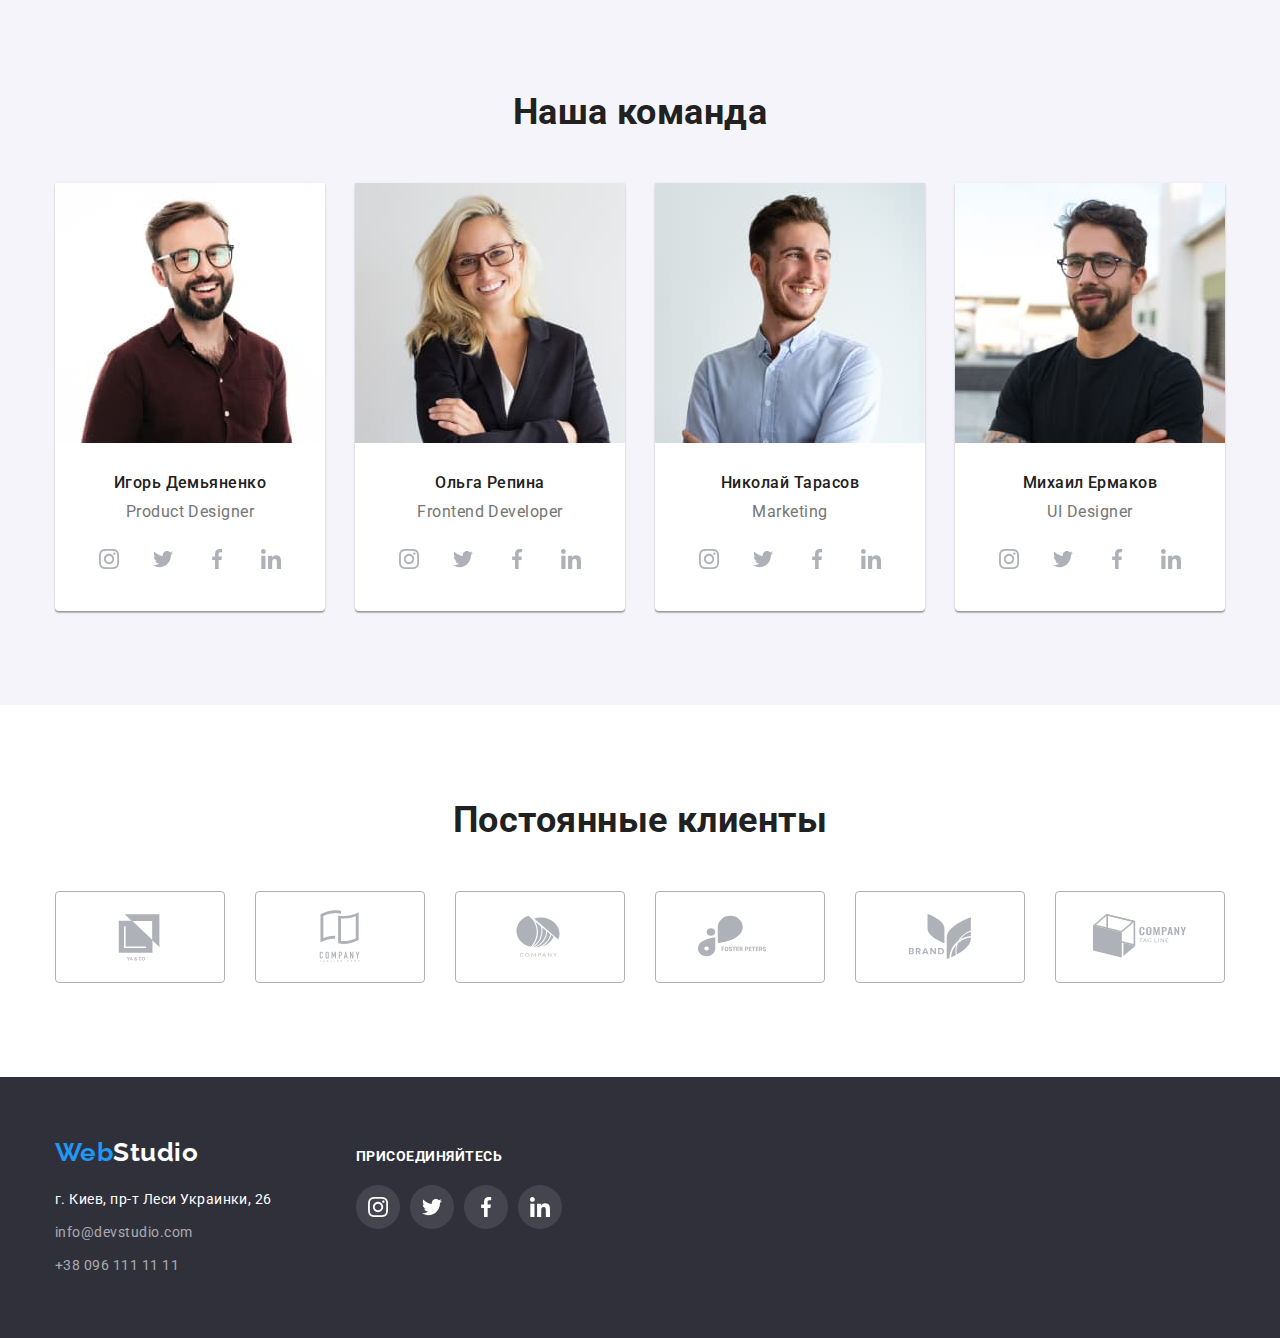
==== commit 2e3147fb: "add  modal" ====
--- a/index.html
+++ b/index.html
@@ -62,7 +62,7 @@
             Эффективные решения <br />
             для вашего бизнеса
           </h1>
-          <button class="hero-button" type="button">Заказать услугу</button>
+          <button class="hero-button" type="button" data-modal-open>Заказать услугу</button>
         </div>
       </section>
 
@@ -166,6 +166,7 @@
           </ul>
         </div>
       </section>
+
       <!--Блока "наша команда" 4 картинки с подписями-->
       <section class="our-command section">
         <div class="container">
@@ -184,26 +185,26 @@
                 <h3 class="command-name">Игорь Демьяненко</h3>
                 <p class="command-roles">Product Designer</p>
                 <ul class="social-network">
-                  <li class="social-list" aria-label="instagram">
-                    <a href="" class="icon"
+                  <li class="social-list">
+                    <a href="" class="icon" aria-label="instagram"
                       ><svg class="soc-icon" width="20" height="20">
                         <use href="./images/sprite.svg#icon-instagram2"></use></svg
                     ></a>
                   </li>
-                  <li class="social-list" aria-label="twitter">
-                    <a href="" class="icon"
+                  <li class="social-list">
+                    <a href="" class="icon" aria-label="twitter"
                       ><svg class="soc-icon" width="20" height="20">
                         <use href="./images/sprite.svg#icon-twitter"></use></svg
                     ></a>
                   </li>
-                  <li class="social-list" aria-label="facebook">
-                    <a href="" class="icon"
+                  <li class="social-list">
+                    <a href="" class="icon" aria-label="facebook"
                       ><svg class="soc-icon" width="20" height="20">
                         <use href="./images/sprite.svg#icon-facebook"></use></svg
                     ></a>
                   </li>
-                  <li class="social-list" aria-label="linkedin">
-                    <a href="./images/sprite.svg#icon-linkedin" class="icon"
+                  <li class="social-list">
+                    <a href="./images/sprite.svg#icon-linkedin" class="icon" aria-label="linkedin"
                       ><svg class="soc-icon" width="20" height="20">
                         <use href="./images/sprite.svg#icon-linkedin"></use></svg
                     ></a>
@@ -224,26 +225,26 @@
                 <h3 class="command-name">Ольга Репина</h3>
                 <p class="command-roles">Frontend Developer</p>
                 <ul class="social-network">
-                  <li class="social-list" aria-label="instagram">
-                    <a href="" class="icon"
+                  <li class="social-list">
+                    <a href="" class="icon" aria-label="instagram"
                       ><svg class="soc-icon" width="20" height="20">
                         <use href="./images/sprite.svg#icon-instagram2"></use></svg
                     ></a>
                   </li>
-                  <li class="social-list" aria-label="twitter">
-                    <a href="" class="icon"
+                  <li class="social-list">
+                    <a href="" class="icon" aria-label="twitter"
                       ><svg class="soc-icon" width="20" height="20">
                         <use href="./images/sprite.svg#icon-twitter"></use></svg
                     ></a>
                   </li>
-                  <li class="social-list" aria-label="facebook">
-                    <a href="" class="icon"
+                  <li class="social-list">
+                    <a href="" class="icon" aria-label="facebook"
                       ><svg class="soc-icon" width="20" height="20">
                         <use href="./images/sprite.svg#icon-facebook"></use></svg
                     ></a>
                   </li>
-                  <li class="social-list" aria-label="linkedin">
-                    <a href="./images/sprite.svg#icon-linkedin" class="icon"
+                  <li class="social-list">
+                    <a href="./images/sprite.svg#icon-linkedin" class="icon" aria-label="linkedin"
                       ><svg class="soc-icon" width="20" height="20">
                         <use href="./images/sprite.svg#icon-linkedin"></use></svg
                     ></a>
@@ -264,26 +265,26 @@
                 <h3 class="command-name">Николай Тарасов</h3>
                 <p class="command-roles">Marketing</p>
                 <ul class="social-network">
-                  <li class="social-list" aria-label="instagram">
-                    <a href="" class="icon"
+                  <li class="social-list">
+                    <a href="" class="icon" aria-label="instagram"
                       ><svg class="soc-icon" width="20" height="20">
                         <use href="./images/sprite.svg#icon-instagram2"></use></svg
                     ></a>
                   </li>
-                  <li class="social-list" aria-label="twitter">
-                    <a href="" class="icon"
+                  <li class="social-list">
+                    <a href="" class="icon" aria-label="twitter"
                       ><svg class="soc-icon" width="20" height="20">
                         <use href="./images/sprite.svg#icon-twitter"></use></svg
                     ></a>
                   </li>
-                  <li class="social-list" aria-label="facebook">
-                    <a href="" class="icon"
+                  <li class="social-list">
+                    <a href="" class="icon" aria-label="facebook"
                       ><svg class="soc-icon" width="20" height="20">
                         <use href="./images/sprite.svg#icon-facebook"></use></svg
                     ></a>
                   </li>
-                  <li class="social-list" aria-label="linkedin">
-                    <a href="./images/sprite.svg#icon-linkedin" class="icon"
+                  <li class="social-list">
+                    <a href="./images/sprite.svg#icon-linkedin" class="icon" aria-label="linkedin"
                       ><svg class="soc-icon" width="20" height="20">
                         <use href="./images/sprite.svg#icon-linkedin"></use></svg
                     ></a>
@@ -304,26 +305,26 @@
                 <h3 class="command-name">Михаил Ермаков</h3>
                 <p class="command-roles">UI Designer</p>
                 <ul class="social-network">
-                  <li class="social-list" aria-label="instagram">
-                    <a href="" class="icon"
+                  <li class="social-list">
+                    <a href="" class="icon" aria-label="instagram"
                       ><svg class="soc-icon" width="20" height="20">
                         <use href="./images/sprite.svg#icon-instagram2"></use></svg
                     ></a>
                   </li>
-                  <li class="social-list" aria-label="twitter">
-                    <a href="" class="icon"
+                  <li class="social-list">
+                    <a href="" class="icon" aria-label="twitter"
                       ><svg class="soc-icon" width="20" height="20">
                         <use href="./images/sprite.svg#icon-twitter"></use></svg
                     ></a>
                   </li>
-                  <li class="social-list" aria-label="facebook">
-                    <a href="" class="icon"
+                  <li class="social-list">
+                    <a href="" class="icon" aria-label="facebook"
                       ><svg class="soc-icon" width="20" height="20">
                         <use href="./images/sprite.svg#icon-facebook"></use></svg
                     ></a>
                   </li>
-                  <li class="social-list" aria-label="linkedin">
-                    <a href="./images/sprite.svg#icon-linkedin" class="icon"
+                  <li class="social-list">
+                    <a href="./images/sprite.svg#icon-linkedin" class="icon" aria-label="linkedin"
                       ><svg class="soc-icon" width="20" height="20">
                         <use href="./images/sprite.svg#icon-linkedin"></use></svg
                     ></a>
@@ -399,26 +400,26 @@
         <div class="add-please">
           <h3 class="foot-add">присоединяйтесь</h3>
           <ul class="social-network">
-            <li class="social-list" aria-label="instagram">
-              <a href="" class="icon-foot"
+            <li class="social-list">
+              <a href="" class="icon-foot" aria-label="instagram"
                 ><svg class="soc-icon" width="20" height="20">
                   <use href="./images/sprite.svg#icon-instagram2"></use></svg
               ></a>
             </li>
-            <li class="social-list" aria-label="twitter">
-              <a href="" class="icon-foot"
+            <li class="social-list">
+              <a href="" class="icon-foot" aria-label="twitter"
                 ><svg class="soc-icon" width="20" height="20">
                   <use href="./images/sprite.svg#icon-twitter"></use></svg
               ></a>
             </li>
-            <li class="social-list" aria-label="facebook">
-              <a href="" class="icon-foot"
+            <li class="social-list">
+              <a href="" class="icon-foot" aria-label="facebook"
                 ><svg class="soc-icon" width="20" height="20">
                   <use href="./images/sprite.svg#icon-facebook"></use></svg
               ></a>
             </li>
-            <li class="social-list" aria-label="linkedin">
-              <a href="./images/sprite.svg#icon-linkedin" class="icon-foot"
+            <li class="social-list">
+              <a href="./images/sprite.svg#icon-linkedin" class="icon-foot" aria-label="linkedin"
                 ><svg class="soc-icon" width="20" height="20">
                   <use href="./images/sprite.svg#icon-linkedin"></use></svg
               ></a>
@@ -427,5 +428,22 @@
         </div>
       </div>
     </footer>
+
+    <div class="backdrop is-hidden" data-modal>
+      <div class="modal">
+        <button
+          type="button"
+          class="modal-close"
+          aria-label="Закрыть модальное окно"
+          data-modal-close
+        >
+          <svg class="close-icon" width="11" height="11">
+            <use href="./images/sprite.svg#icon-vector"></use>
+          </svg>
+        </button>
+      </div>
+    </div>
+
+    <script src="./js/modal.js"></script>
   </body>
 </html>
--- a/css/styles.css
+++ b/css/styles.css
@@ -63,6 +63,8 @@
   --icon-foot-color: rgba(255, 255, 255, 0.1);
 
   --skills-bg-color: rgba(47, 48, 58, 0.8);
+  --card-hover-bg-color: rgba(33, 150, 243, 0.9);
+  --icon-border-color: rgba(0, 0, 0, 0.1);
 }
 
 .section {
@@ -134,7 +136,7 @@
   background-image: url(../images/hover.svg);
 
   position: absolute;
-  bottom: 0px;
+  bottom: -1px;
   left: 0px;
 }
 
@@ -146,7 +148,7 @@
   height: 4px;
 
   background-image: url(../images/hover-port.svg);
-  bottom: 0px;
+  bottom: -1px;
   left: 0px;
 }
 
@@ -266,6 +268,47 @@
 }
 .hero-button:hover {
   background-color: var(--btn-hover-color);
+}
+
+.backdrop {
+  position: fixed;
+  top: 0;
+  left: 0;
+  width: 100%;
+  height: 100%;
+  background-color: rgba(0, 0, 0, 0.1);
+}
+
+.backdrop.is-hidden {
+  opacity: 0;
+  pointer-events: none;
+}
+
+.modal {
+  position: absolute;
+  top: 50%;
+  left: 50%;
+  transform: translate(-50%, -50%);
+
+  width: 528px;
+  height: 581px;
+
+  background-color: var(--hero-color);
+  border-radius: 4px;
+
+  box-shadow: var(--card-people-shadow);
+}
+
+.modal-close {
+  width: 30px;
+  height: 30px;
+  border-radius: 50%;
+  background-color: var(--hero-color);
+  border: var(--icon-border-color) solid 1px;
+  top: 8px;
+  right: 8px;
+  position: absolute;
+  cursor: pointer;
 }
 
 /* features */
@@ -597,6 +640,33 @@
   border-left: var(--card-border);
 }
 
+.card-text {
+  position: absolute;
+  background-color: var(--card-hover-bg-color);
+  width: 100%;
+  height: 100%;
+  top: 0;
+  left: 0;
+  font-weight: 400;
+  font-size: 18px;
+  line-height: 156%;
+  color: var(--hero-color);
+  display: flex;
+  align-items: center;
+  justify-content: center;
+  padding-left: 34px;
+  opacity: 0;
+  overflow: auto;
+}
+
+.card-decor {
+  position: relative;
+}
+
+.card-link:hover .card-text {
+  opacity: 1;
+}
+
 .card-link:hover,
 .card-link:focus {
   display: inline-block;
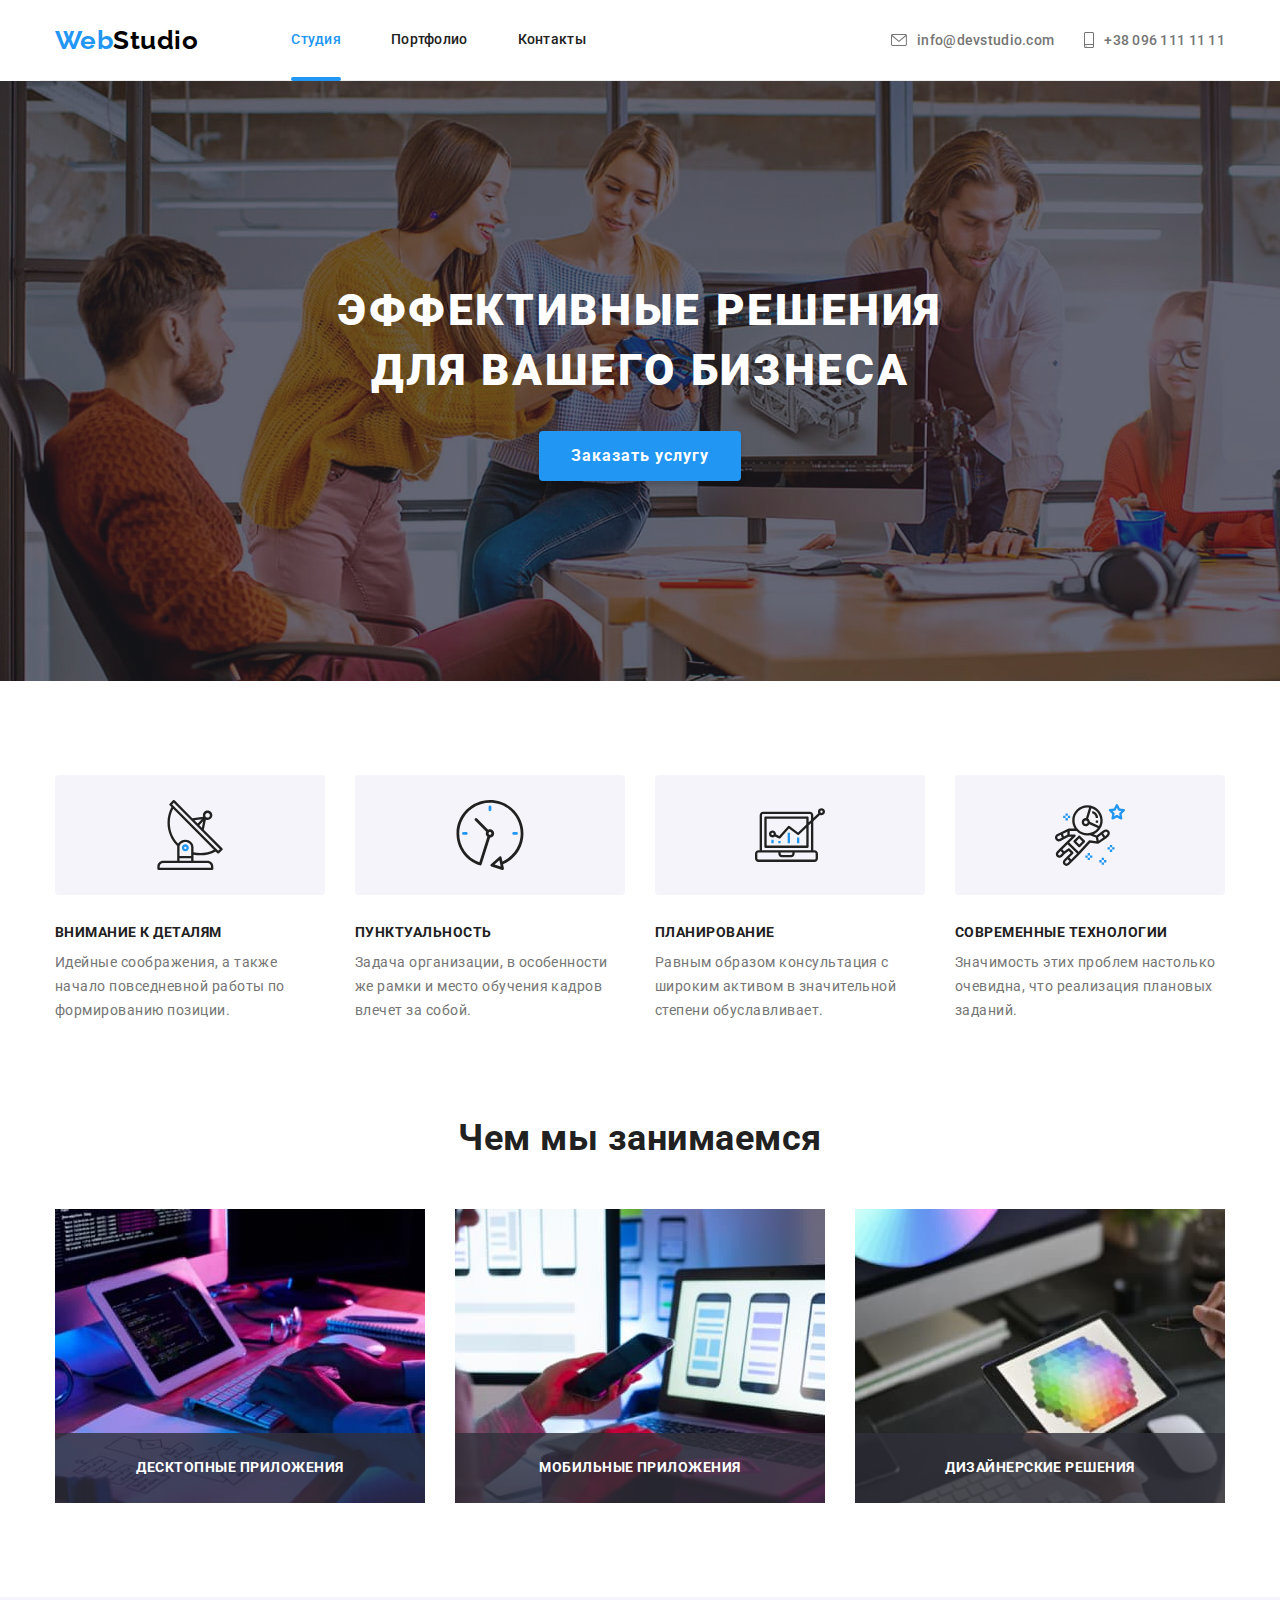
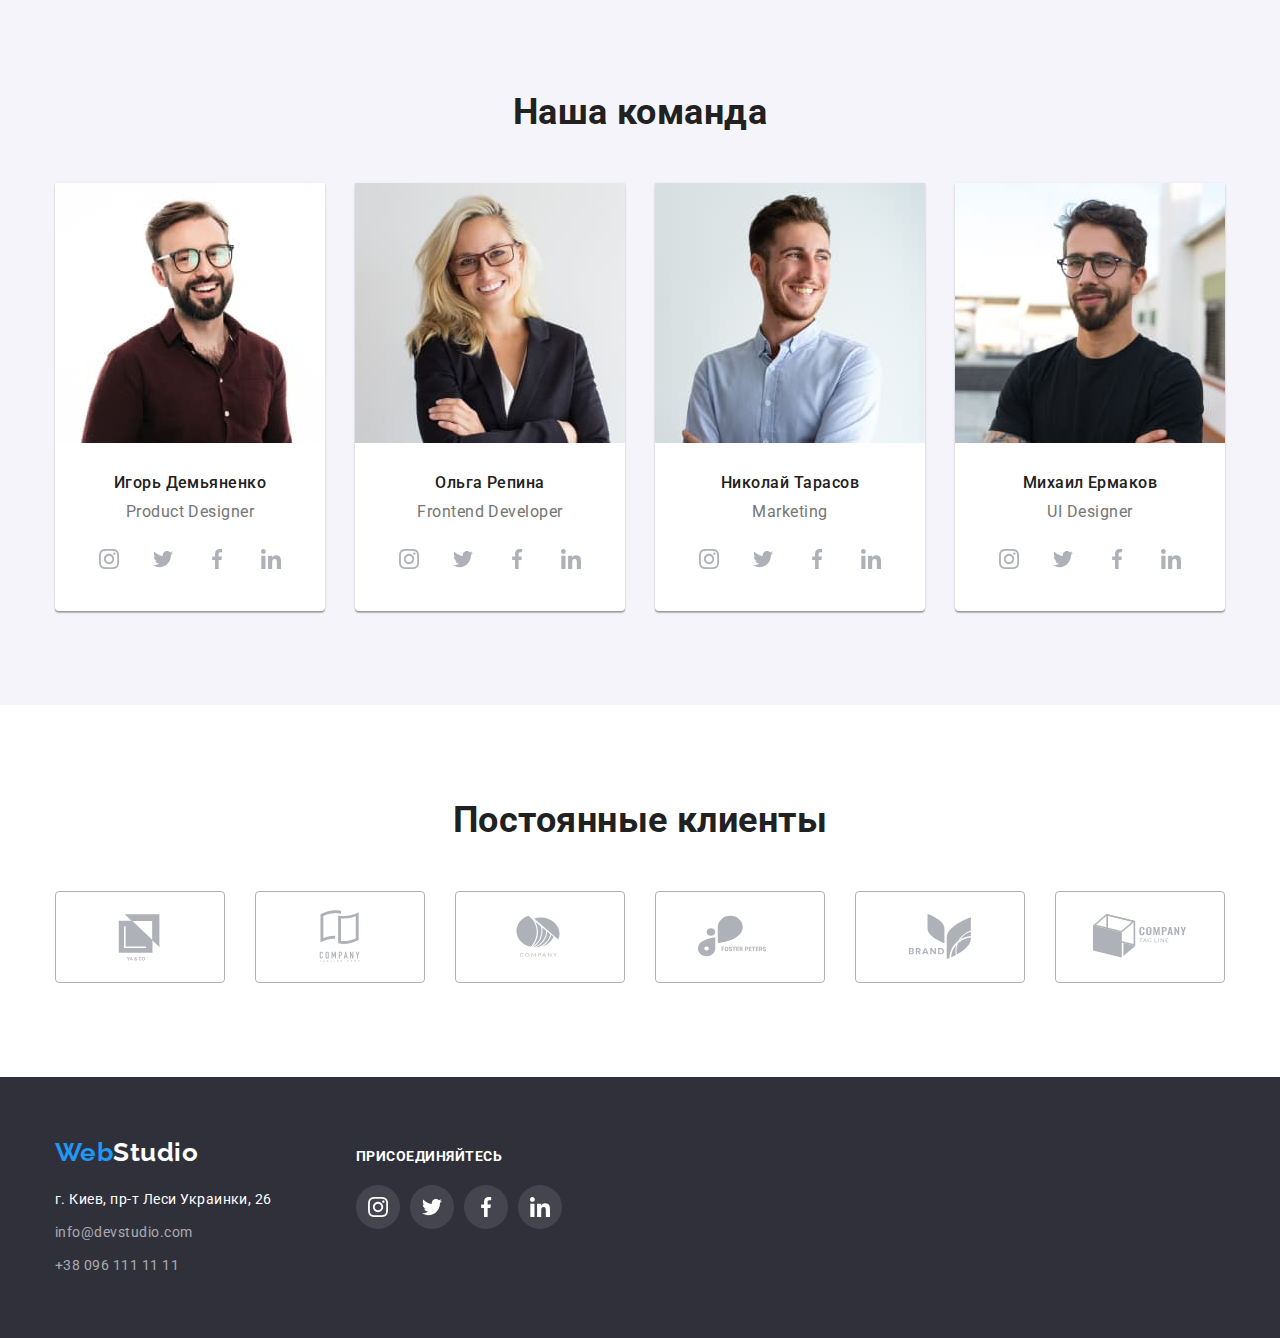
==== commit 74ada0a7: "Update index.html" ====
--- a/index.html
+++ b/index.html
@@ -191,18 +191,21 @@
                         <use href="./images/sprite.svg#icon-instagram2"></use></svg
                     ></a>
                   </li>
+
                   <li class="social-list">
                     <a href="" class="icon" aria-label="twitter"
                       ><svg class="soc-icon" width="20" height="20">
                         <use href="./images/sprite.svg#icon-twitter"></use></svg
                     ></a>
                   </li>
+
                   <li class="social-list">
                     <a href="" class="icon" aria-label="facebook"
                       ><svg class="soc-icon" width="20" height="20">
                         <use href="./images/sprite.svg#icon-facebook"></use></svg
                     ></a>
                   </li>
+
                   <li class="social-list">
                     <a href="./images/sprite.svg#icon-linkedin" class="icon" aria-label="linkedin"
                       ><svg class="soc-icon" width="20" height="20">
--- a/css/styles.css
+++ b/css/styles.css
@@ -65,6 +65,9 @@
   --skills-bg-color: rgba(47, 48, 58, 0.8);
   --card-hover-bg-color: rgba(33, 150, 243, 0.9);
   --icon-border-color: rgba(0, 0, 0, 0.1);
+  --backdrop-color: rgba(0, 0, 0, 0.2);
+
+  --cubic-transm: cubic-bezier(0.4, 0, 0.2, 1);
 }
 
 .section {
@@ -128,28 +131,33 @@
 }
 
 .index-decor ::after {
-  content: '';
-
-  width: 48px;
-  height: 4px;
-
-  background-image: url(../images/hover.svg);
-
   position: absolute;
   bottom: -1px;
   left: 0px;
+
+  content: '';
+  display: block;
+
+  width: 100%;
+  height: 4px;
+
+  background-color: currentColor;
+  border-radius: 4px;
 }
 
 .port-decor ::after {
   position: absolute;
-
-  content: '';
-  width: 78px;
-  height: 4px;
-
-  background-image: url(../images/hover-port.svg);
   bottom: -1px;
   left: 0px;
+
+  content: '';
+  display: block;
+
+  width: 100%;
+  height: 4px;
+
+  background-color: currentColor;
+  border-radius: 4px;
 }
 
 .site-nav .item {
@@ -163,6 +171,9 @@
 
 .site-nav :not(:last-child) {
   margin-right: 50px;
+}
+.site-nav a {
+  transition: color 250ms var(--cubic-transm);
 }
 
 .site-nav a:hover,
@@ -175,9 +186,12 @@
   align-items: center;
   justify-content: center;
 }
-
-.item .mail-link:hover,
-.item .mail-link:focus {
+.address .mail-link {
+  transition: color 250ms var(--cubic-transm);
+}
+
+.address .mail-link:hover,
+.address .mail-link:focus {
   fill: var(--accent-color);
 }
 .adr-svg {
@@ -187,6 +201,8 @@
 .address {
   display: flex;
   align-items: center;
+  margin-left: auto;
+  justify-content: flex-end;
 
   fill: var(--sub-test-color);
 }
@@ -194,24 +210,24 @@
 .address .item:not(:last-child) {
   margin-right: 30px;
 }
-
 .address {
   display: flex;
   margin-left: auto;
   justify-content: flex-end;
   align-items: center;
 }
-
 .address a {
+  display: flex;
+  padding-top: 32px;
+  padding-bottom: 32px;
+
   color: var(--sub-text-color);
   letter-spacing: 0.02em;
   font-weight: 500;
   font-size: 14px;
   line-height: 16px;
 
-  display: flex;
-  padding-top: 32px;
-  padding-bottom: 32px;
+  transition: color 250ms var(--cubic-transm);
 }
 
 .address a:hover,
@@ -265,8 +281,11 @@
   border-radius: 4px;
 
   padding: 10px 32px;
-}
-.hero-button:hover {
+
+  transition: background-color 250ms var(--cubic-transm);
+}
+.hero-button:hover,
+.hero-button:focus {
   background-color: var(--btn-hover-color);
 }
 
@@ -276,20 +295,28 @@
   left: 0;
   width: 100%;
   height: 100%;
-  background-color: rgba(0, 0, 0, 0.1);
+  background-color: var(--backdrop-color);
+  opacity: 1;
+  transition: opacity 250ms var(--cubic-transm);
 }
 
 .backdrop.is-hidden {
   opacity: 0;
   pointer-events: none;
+  visibility: none;
+}
+
+.backdrop.is-hidden .modal {
+  transform: translate(-50%, -50%) scale(0.75);
 }
 
 .modal {
   position: absolute;
   top: 50%;
   left: 50%;
-  transform: translate(-50%, -50%);
-
+  transform: translate(-50%, -50%) scale(1);
+  transition: transform 250ms var(--cubic-transm);
+  opacity: 1;
   width: 528px;
   height: 581px;
 
@@ -315,6 +342,7 @@
 .features {
   display: flex;
 }
+
 .features-item {
   width: 270px;
 }
@@ -406,9 +434,6 @@
 
 .our-peoples {
   display: flex;
-}
-
-social-list:hover {
 }
 
 .social-list:not(:last-child) {
@@ -456,6 +481,8 @@
   fill: var(--icon-nohover-color);
   justify-content: center;
   align-items: center;
+
+  transition: fill 250ms var(--cubic-transm), background-color 250ms var(--cubic-transm);
 }
 
 .icon:hover,
@@ -473,13 +500,16 @@
 
 .client {
   display: flex;
+  justify-content: center;
+  align-items: center;
   border: 1px solid var(--icon-nohover-color);
   border-radius: 4px;
   width: 170px;
   height: 92px;
-  justify-content: center;
-  align-items: center;
+
   fill: var(--icon-nohover-color);
+
+  transition: fill 250ms var(--cubic-transm), border 250ms var(--cubic-transm);
 }
 
 .client:hover,
@@ -513,9 +543,11 @@
   font-style: normal;
   font-size: 14px;
   line-height: 1.71;
-}
-
-.mail-tel a:hover {
+  transition: color 250ms var(--cubic-transm);
+}
+
+.mail-tel a:hover,
+.mail-tel a:focus {
   color: var(--accent-color);
 }
 
@@ -560,6 +592,7 @@
   fill: var(--hero-color);
   justify-content: center;
   align-items: center;
+  transition: background-color 250ms var(--cubic-transm);
 }
 
 .icon-foot:hover,
@@ -609,6 +642,9 @@
 
   padding: 6px 22px;
   border-radius: 4px;
+
+  transition: color 250ms var(--cubic-transm), background-color 250ms var(--cubic-transm),
+    box-shadow 250ms var(--cubic-transm);
 }
 
 .port-button:hover,
@@ -642,29 +678,41 @@
 
 .card-text {
   position: absolute;
-  background-color: var(--card-hover-bg-color);
   width: 100%;
   height: 100%;
   top: 0;
   left: 0;
+
+  display: flex;
+  align-items: center;
+  justify-content: center;
+
+  padding-left: 24px;
+  padding-right: 24px;
+
+  background-color: var(--card-hover-bg-color);
+
   font-weight: 400;
   font-size: 18px;
   line-height: 156%;
   color: var(--hero-color);
-  display: flex;
-  align-items: center;
-  justify-content: center;
-  padding-left: 34px;
-  opacity: 0;
-  overflow: auto;
+
+  transform: translateY(100%);
+  transition: transform 250ms var(--cubic-transm);
 }
 
 .card-decor {
   position: relative;
-}
-
-.card-link:hover .card-text {
-  opacity: 1;
+  overflow: hidden;
+}
+
+.card-link:hover .card-text,
+.card-link:focus .card-text {
+  transform: translateY(0);
+}
+
+.card-link {
+  transition: box-shadow 250ms var(--cubic-transm);
 }
 
 .card-link:hover,
